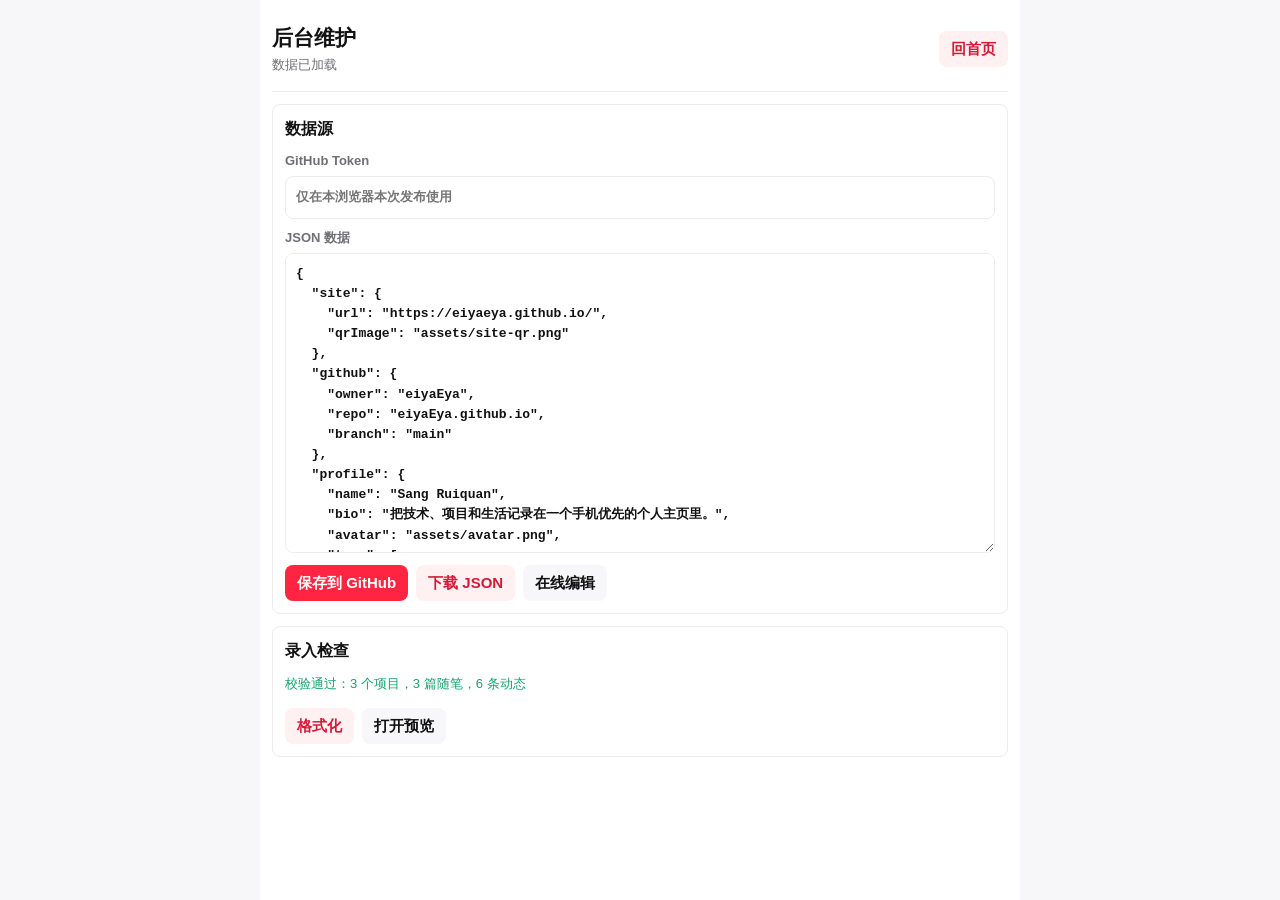
==== admin.html @ a903d990 "Build mobile personal homepage" ====
<!doctype html>
<html lang="zh-CN">
  <head>
    <meta charset="utf-8" />
    <meta name="viewport" content="width=device-width, initial-scale=1, viewport-fit=cover" />
    <meta name="theme-color" content="#ff2442" />
    <title>后台维护 | Sang Ruiquan</title>
    <link rel="stylesheet" href="styles.css" />
  </head>
  <body>
    <main class="admin-shell">
      <header class="admin-header">
        <div>
          <h1>后台维护</h1>
          <p class="admin-status" id="status">读取 data/site.json</p>
        </div>
        <a class="secondary-button" href="index.html#home">回首页</a>
      </header>

      <section class="admin-grid">
        <article class="admin-panel">
          <h2>数据源</h2>
          <div class="field-grid">
            <label>
              GitHub Token
              <input id="token" autocomplete="off" type="password" placeholder="仅在本浏览器本次发布使用" />
            </label>
            <label>
              JSON 数据
              <textarea id="jsonEditor" spellcheck="false"></textarea>
            </label>
          </div>
          <div class="action-row">
            <button class="primary-button" id="publishBtn" type="button">保存到 GitHub</button>
            <button class="secondary-button" id="downloadBtn" type="button">下载 JSON</button>
            <a class="ghost-button" id="githubEditLink" href="#" target="_blank" rel="noreferrer">在线编辑</a>
          </div>
        </article>

        <article class="admin-panel">
          <h2>录入检查</h2>
          <p class="admin-status" id="validateStatus">等待数据加载</p>
          <div class="action-row">
            <button class="secondary-button" id="formatBtn" type="button">格式化</button>
            <button class="ghost-button" id="previewBtn" type="button">打开预览</button>
          </div>
        </article>
      </section>
    </main>

    <script src="admin.js" type="module"></script>
  </body>
</html>
---- styles.css ----
:root {
  --red: #ff2442;
  --red-deep: #d71936;
  --red-soft: #fff0f2;
  --ink: #121212;
  --muted: #6f6f76;
  --line: #ececf0;
  --paper: #ffffff;
  --wash: #f7f7f9;
  --green: #15a36c;
  --amber: #b7791f;
  --shadow: 0 10px 28px rgba(18, 18, 18, 0.08);
  color-scheme: light;
  font-family: "PingFang SC", "HarmonyOS Sans SC", "Microsoft YaHei", "Helvetica Neue", Arial, sans-serif;
}

* {
  box-sizing: border-box;
}

html {
  background: var(--wash);
  min-height: 100%;
  scroll-behavior: smooth;
}

body {
  margin: 0;
  min-height: 100vh;
  background: var(--wash);
  color: var(--ink);
  font-size: 15px;
  line-height: 1.55;
  letter-spacing: 0;
}

a {
  color: inherit;
  text-decoration: none;
}

button,
input,
textarea,
select {
  font: inherit;
}

button {
  border: 0;
  cursor: pointer;
}

.app-shell {
  min-height: 100vh;
  max-width: 520px;
  margin: 0 auto;
  background: var(--paper);
  box-shadow: 0 0 0 1px rgba(0, 0, 0, 0.04);
}

.topbar {
  position: sticky;
  top: 0;
  z-index: 20;
  display: flex;
  align-items: center;
  justify-content: space-between;
  height: 56px;
  padding: max(10px, env(safe-area-inset-top)) 16px 10px;
  background: rgba(255, 255, 255, 0.94);
  border-bottom: 1px solid rgba(236, 236, 240, 0.9);
  backdrop-filter: blur(16px);
}

.brand-mark {
  display: inline-flex;
  align-items: center;
  min-width: 0;
  gap: 8px;
  font-size: 17px;
  font-weight: 800;
}

.brand-dot {
  width: 18px;
  height: 18px;
  border-radius: 6px;
  background: var(--red);
  box-shadow: inset 0 -4px 0 rgba(0, 0, 0, 0.08);
}

.topbar-actions {
  display: flex;
  gap: 8px;
}

.icon-button {
  display: inline-grid;
  place-items: center;
  width: 34px;
  height: 34px;
  border-radius: 8px;
  background: var(--red);
  color: #fff;
  font-size: 24px;
  font-weight: 600;
  line-height: 1;
}

.page-stack {
  min-height: calc(100vh - 128px);
  padding: 12px 12px calc(92px + env(safe-area-inset-bottom));
}

.view {
  display: grid;
  gap: 12px;
}

.profile-hero {
  display: grid;
  grid-template-columns: 76px minmax(0, 1fr);
  gap: 12px;
  align-items: center;
  padding: 14px 4px 6px;
}

.avatar-wrap {
  position: relative;
  width: 76px;
  aspect-ratio: 1;
}

.avatar {
  display: block;
  width: 76px;
  height: 76px;
  border-radius: 50%;
  object-fit: cover;
  border: 3px solid #fff;
  box-shadow: var(--shadow);
  background: var(--red-soft);
}

.avatar-badge {
  position: absolute;
  right: 0;
  bottom: 0;
  display: grid;
  place-items: center;
  width: 24px;
  height: 24px;
  border-radius: 8px;
  background: var(--red);
  color: #fff;
  font-size: 14px;
  font-weight: 800;
  border: 2px solid #fff;
}

.profile-copy {
  min-width: 0;
}

.profile-copy h1 {
  margin: 0;
  overflow-wrap: anywhere;
  font-size: 24px;
  line-height: 1.2;
}

.profile-copy p {
  margin: 7px 0 0;
  color: var(--muted);
}

.tag-row {
  display: flex;
  flex-wrap: wrap;
  gap: 7px;
  margin-top: 10px;
}

.tag {
  display: inline-flex;
  align-items: center;
  min-height: 26px;
  padding: 4px 8px;
  border-radius: 8px;
  background: var(--red-soft);
  color: var(--red-deep);
  font-size: 12px;
  font-weight: 700;
}

.metric-strip {
  display: grid;
  grid-template-columns: repeat(3, minmax(0, 1fr));
  gap: 8px;
}

.metric {
  min-width: 0;
  padding: 10px 8px;
  border: 1px solid var(--line);
  border-radius: 8px;
  text-align: center;
}

.metric strong {
  display: block;
  overflow-wrap: anywhere;
  font-size: 18px;
  line-height: 1.2;
}

.metric span {
  display: block;
  margin-top: 2px;
  color: var(--muted);
  font-size: 12px;
}

.section-head {
  display: flex;
  align-items: end;
  justify-content: space-between;
  gap: 12px;
  padding: 6px 2px 0;
}

.section-head h2 {
  margin: 0;
  font-size: 18px;
  line-height: 1.25;
}

.section-head p {
  margin: 3px 0 0;
  color: var(--muted);
  font-size: 13px;
}

.text-link {
  flex: 0 0 auto;
  color: var(--red);
  font-size: 13px;
  font-weight: 800;
}

.module-grid {
  display: grid;
  grid-template-columns: repeat(3, minmax(0, 1fr));
  gap: 8px;
}

.module-card {
  min-width: 0;
  padding: 10px;
  border-radius: 8px;
  background: var(--paper);
  border: 1px solid var(--line);
}

.module-card strong {
  display: block;
  overflow-wrap: anywhere;
  font-size: 15px;
  line-height: 1.25;
}

.module-card span {
  display: block;
  margin-top: 4px;
  color: var(--muted);
  font-size: 12px;
}

.feed-masonry {
  column-count: 2;
  column-gap: 10px;
}

.note-card {
  display: inline-block;
  width: 100%;
  margin: 0 0 10px;
  overflow: hidden;
  border-radius: 8px;
  background: var(--paper);
  border: 1px solid var(--line);
  break-inside: avoid;
}

.note-card img {
  display: block;
  width: 100%;
  aspect-ratio: 4 / 5;
  object-fit: cover;
  background: var(--wash);
}

.note-body {
  padding: 9px;
}

.note-title {
  margin: 0;
  overflow-wrap: anywhere;
  font-size: 14px;
  line-height: 1.35;
}

.note-meta {
  display: flex;
  align-items: center;
  justify-content: space-between;
  gap: 6px;
  margin-top: 8px;
  color: var(--muted);
  font-size: 12px;
}

.like-button {
  display: inline-flex;
  align-items: center;
  gap: 4px;
  min-height: 28px;
  padding: 4px 7px;
  border-radius: 8px;
  background: #f7f7f9;
  color: var(--muted);
  font-weight: 700;
}

.like-button.is-liked {
  background: var(--red-soft);
  color: var(--red);
}

.card-list {
  display: grid;
  gap: 10px;
}

.project-card,
.blog-card,
.contact-card,
.admin-panel {
  border: 1px solid var(--line);
  border-radius: 8px;
  background: var(--paper);
}

.project-card,
.blog-card {
  overflow: hidden;
}

.project-card img,
.blog-card img {
  display: block;
  width: 100%;
  aspect-ratio: 16 / 10;
  object-fit: cover;
  background: var(--wash);
}

.content-pad {
  padding: 12px;
}

.card-kicker {
  display: flex;
  align-items: center;
  justify-content: space-between;
  gap: 8px;
  margin-bottom: 7px;
  color: var(--muted);
  font-size: 12px;
}

.status-pill {
  display: inline-flex;
  align-items: center;
  min-height: 24px;
  padding: 3px 8px;
  border-radius: 8px;
  background: #eefbf5;
  color: var(--green);
  font-size: 12px;
  font-weight: 800;
}

.status-pill.is-closed {
  background: #fff7e8;
  color: var(--amber);
}

.card-title {
  margin: 0;
  overflow-wrap: anywhere;
  font-size: 18px;
  line-height: 1.3;
}

.card-copy {
  margin: 8px 0 0;
  color: var(--muted);
}

.action-row {
  display: flex;
  flex-wrap: wrap;
  gap: 8px;
  margin-top: 12px;
}

.primary-button,
.secondary-button,
.ghost-button {
  display: inline-flex;
  align-items: center;
  justify-content: center;
  gap: 6px;
  min-height: 36px;
  max-width: 100%;
  padding: 8px 12px;
  border-radius: 8px;
  font-weight: 800;
  line-height: 1.2;
}

.primary-button {
  background: var(--red);
  color: #fff;
}

.secondary-button {
  background: var(--red-soft);
  color: var(--red-deep);
}

.ghost-button {
  background: #f7f7f9;
  color: var(--ink);
}

.button-disabled {
  opacity: 0.48;
  pointer-events: none;
}

.blog-card .card-copy {
  display: -webkit-box;
  overflow: hidden;
  -webkit-box-orient: vertical;
  -webkit-line-clamp: 3;
}

.contact-grid {
  display: grid;
  gap: 9px;
}

.contact-card {
  display: flex;
  align-items: center;
  justify-content: space-between;
  gap: 12px;
  padding: 12px;
}

.contact-main {
  min-width: 0;
}

.contact-main strong,
.contact-main span {
  display: block;
  overflow-wrap: anywhere;
}

.contact-main span {
  margin-top: 2px;
  color: var(--muted);
  font-size: 13px;
}

.contact-chip {
  flex: 0 0 auto;
  color: var(--red);
  font-size: 13px;
  font-weight: 800;
}

.notice-card {
  padding: 12px;
  border-radius: 8px;
  background: var(--red-soft);
  color: var(--red-deep);
}

.notice-card p {
  margin: 0;
}

.loading-state,
.error-state {
  display: grid;
  place-items: center;
  min-height: 300px;
  gap: 10px;
  color: var(--muted);
  text-align: center;
}

.spinner {
  width: 28px;
  height: 28px;
  border-radius: 50%;
  border: 3px solid var(--red-soft);
  border-top-color: var(--red);
  animation: spin 0.8s linear infinite;
}

@keyframes spin {
  to {
    transform: rotate(360deg);
  }
}

.bottom-nav {
  position: fixed;
  left: 50%;
  bottom: 0;
  z-index: 30;
  display: grid;
  grid-template-columns: repeat(4, minmax(0, 1fr));
  width: min(100%, 520px);
  height: calc(64px + env(safe-area-inset-bottom));
  padding: 6px 10px max(6px, env(safe-area-inset-bottom));
  transform: translateX(-50%);
  background: rgba(255, 255, 255, 0.96);
  border-top: 1px solid rgba(236, 236, 240, 0.95);
  backdrop-filter: blur(16px);
}

.nav-item {
  display: grid;
  place-items: center;
  gap: 2px;
  min-width: 0;
  color: var(--muted);
  font-size: 11px;
  font-weight: 700;
}

.nav-icon {
  display: grid;
  place-items: center;
  width: 26px;
  height: 26px;
  border-radius: 8px;
  font-size: 15px;
  line-height: 1;
}

.nav-item.is-active {
  color: var(--red);
}

.nav-item.is-active .nav-icon {
  background: var(--red-soft);
}

.admin-shell {
  max-width: 760px;
  min-height: 100vh;
  margin: 0 auto;
  padding: 12px;
  background: var(--paper);
}

.admin-header {
  display: flex;
  align-items: center;
  justify-content: space-between;
  gap: 12px;
  padding: 10px 0 14px;
  border-bottom: 1px solid var(--line);
}

.admin-header h1 {
  margin: 0;
  font-size: 21px;
}

.admin-grid {
  display: grid;
  gap: 12px;
  padding: 12px 0 28px;
}

.admin-panel {
  padding: 12px;
}

.admin-panel h2 {
  margin: 0 0 10px;
  font-size: 16px;
}

.field-grid {
  display: grid;
  gap: 9px;
}

.field-grid label {
  display: grid;
  gap: 5px;
  color: var(--muted);
  font-size: 13px;
  font-weight: 700;
}

.field-grid input,
.field-grid textarea {
  width: 100%;
  border: 1px solid var(--line);
  border-radius: 8px;
  padding: 10px;
  background: #fff;
  color: var(--ink);
  outline: none;
}

.field-grid textarea {
  min-height: 300px;
  resize: vertical;
  font-family: Consolas, "Courier New", monospace;
  font-size: 13px;
  line-height: 1.55;
}

.field-grid input:focus,
.field-grid textarea:focus {
  border-color: var(--red);
  box-shadow: 0 0 0 3px var(--red-soft);
}

.admin-status {
  min-height: 22px;
  margin: 0;
  color: var(--muted);
  font-size: 13px;
}

@media (min-width: 760px) {
  .app-shell {
    margin-top: 16px;
    margin-bottom: 16px;
    border-radius: 8px;
    overflow: hidden;
  }

  .bottom-nav {
    border-radius: 8px 8px 0 0;
  }
}
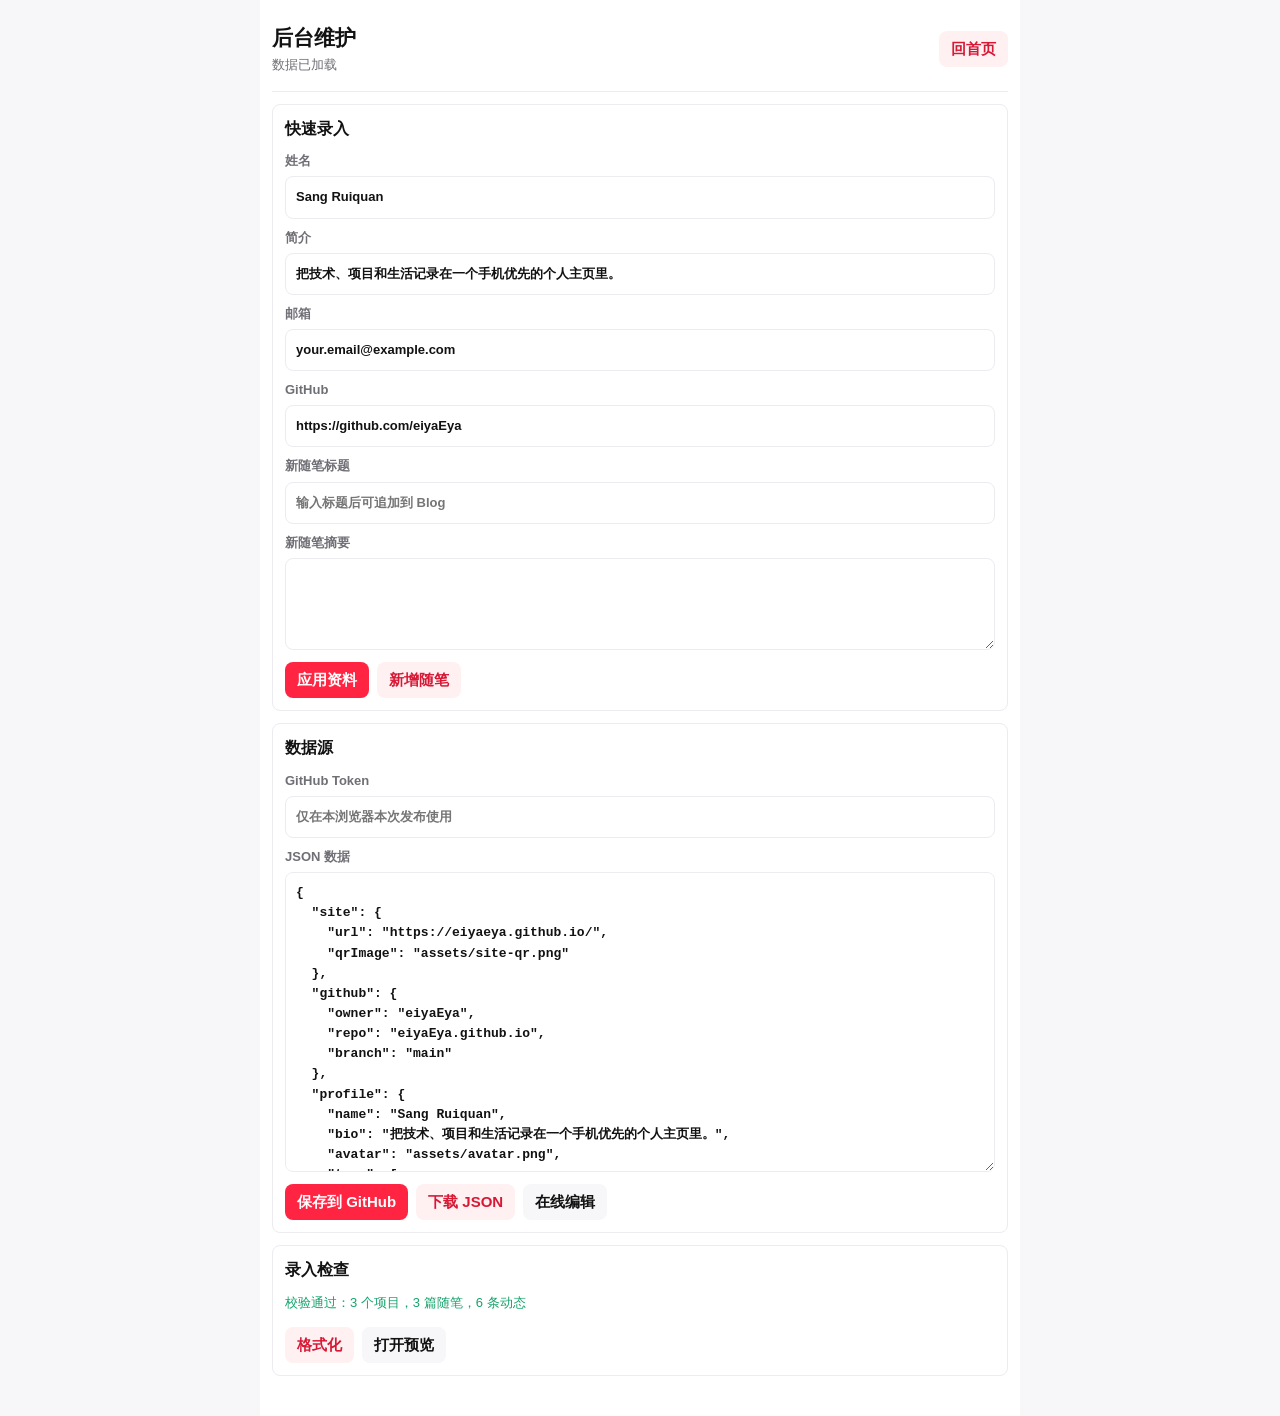
==== commit 7e07b30a: "Add admin quick entry controls" ====
--- a/admin.html
+++ b/admin.html
@@ -18,6 +18,40 @@
       </header>
 
       <section class="admin-grid">
+        <article class="admin-panel">
+          <h2>快速录入</h2>
+          <div class="field-grid">
+            <label>
+              姓名
+              <input id="profileName" type="text" />
+            </label>
+            <label>
+              简介
+              <input id="profileBio" type="text" />
+            </label>
+            <label>
+              邮箱
+              <input id="contactEmail" type="email" />
+            </label>
+            <label>
+              GitHub
+              <input id="contactGithub" type="url" />
+            </label>
+            <label>
+              新随笔标题
+              <input id="newBlogTitle" type="text" placeholder="输入标题后可追加到 Blog" />
+            </label>
+            <label>
+              新随笔摘要
+              <textarea id="newBlogExcerpt" class="compact-textarea" spellcheck="false"></textarea>
+            </label>
+          </div>
+          <div class="action-row">
+            <button class="primary-button" id="applyQuickBtn" type="button">应用资料</button>
+            <button class="secondary-button" id="addBlogBtn" type="button">新增随笔</button>
+          </div>
+        </article>
+
         <article class="admin-panel">
           <h2>数据源</h2>
           <div class="field-grid">
--- a/styles.css
+++ b/styles.css
@@ -110,7 +110,7 @@
 
 .page-stack {
   min-height: calc(100vh - 128px);
-  padding: 12px 12px calc(92px + env(safe-area-inset-bottom));
+  padding: 12px 12px calc(118px + env(safe-area-inset-bottom));
 }
 
 .view {
@@ -297,8 +297,9 @@
   display: block;
   width: 100%;
   aspect-ratio: 4 / 5;
-  object-fit: cover;
-  background: var(--wash);
+  object-fit: contain;
+  padding: 8px;
+  background: #fafafa;
 }
 
 .note-body {
@@ -365,6 +366,13 @@
   aspect-ratio: 16 / 10;
   object-fit: cover;
   background: var(--wash);
+}
+
+.qr-card img {
+  aspect-ratio: 1;
+  object-fit: contain;
+  padding: 18px;
+  background: #fff;
 }
 
 .content-pad {
@@ -644,6 +652,11 @@
   line-height: 1.55;
 }
 
+.field-grid .compact-textarea {
+  min-height: 92px;
+  font-family: inherit;
+}
+
 .field-grid input:focus,
 .field-grid textarea:focus {
   border-color: var(--red);
